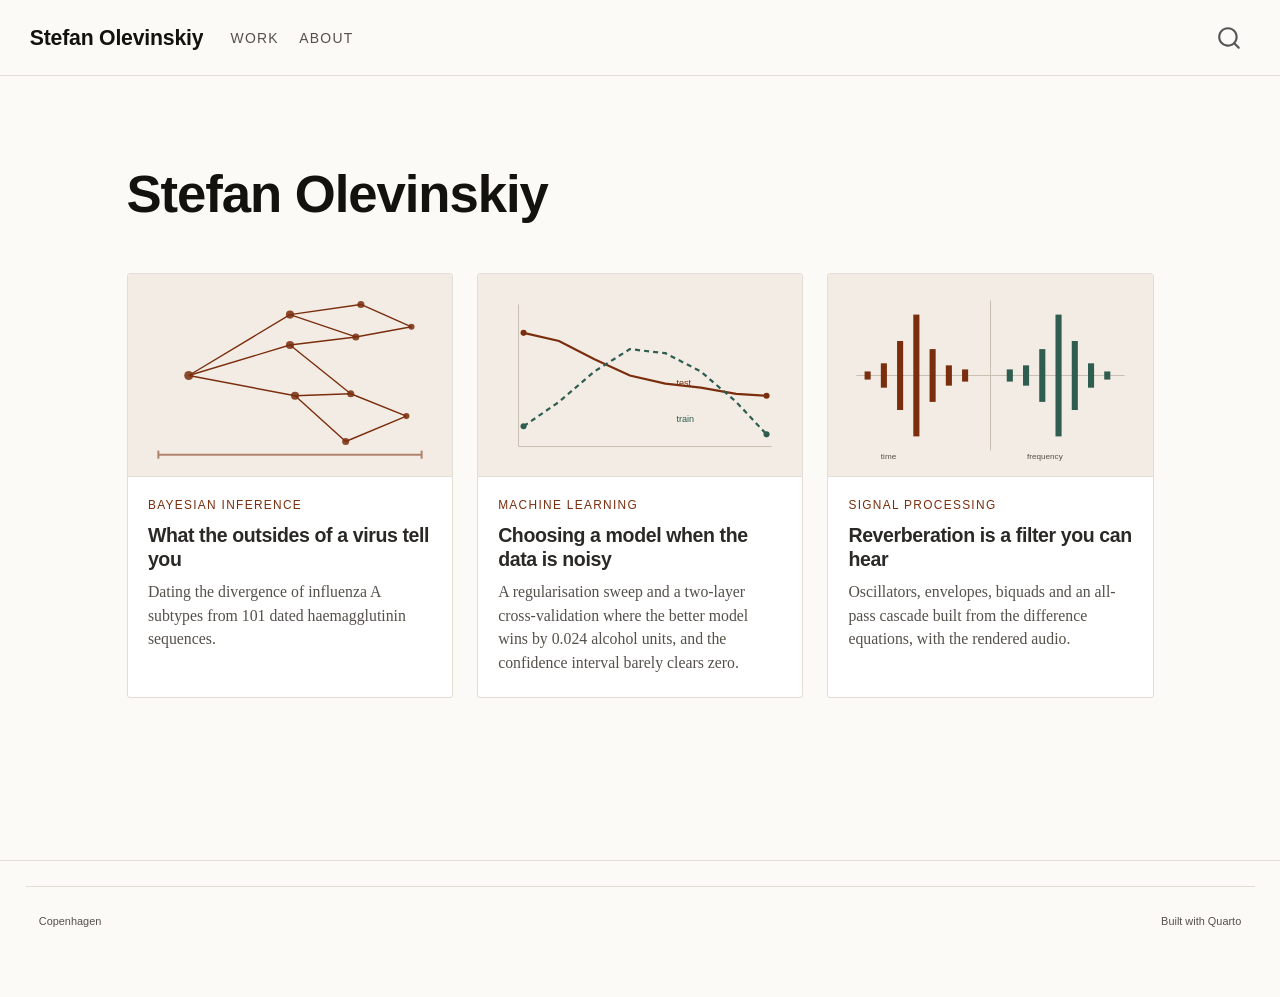
==== docs/index.html @ a09e37f2 "Site" ====
<!DOCTYPE html>
<html xmlns="http://www.w3.org/1999/xhtml" lang="en" xml:lang="en"><head>

<meta charset="utf-8">
<meta name="generator" content="quarto-1.11.9">

<meta name="viewport" content="width=device-width, initial-scale=1.0, user-scalable=yes">


<title>Stefan Olevinskiy</title>
<style>
/* Default styles provided by pandoc.
** See https://pandoc.org/MANUAL.html#variables-for-html for config info.
*/
span.smallcaps{font-variant: small-caps;}
div.columns{display: flex; gap: 1.5em;}
div.column{flex: auto;}
@media screen {
div.columns{gap: min(4vw, 1.5em);}
div.column{overflow-x: auto;}
}
div.hanging-indent{margin-left: 1.5em; text-indent: -1.5em;}
ul.task-list{list-style: none;}
ul.task-list li input[type="checkbox"] {
  width: 0.8em;
  margin: 0 0.8em 0.2em -1em; /* quarto-specific, see https://github.com/quarto-dev/quarto-cli/issues/4556 */ 
  vertical-align: middle;
}
</style>


<script src="site_libs/quarto-nav/quarto-nav.js"></script>
<script src="site_libs/quarto-nav/headroom.min.js"></script>
<script src="site_libs/clipboard/clipboard.min.js"></script>
<script src="site_libs/quarto-search/autocomplete.umd.js"></script>
<script src="site_libs/quarto-search/fuse.min.js"></script>
<script src="site_libs/quarto-search/quarto-search.js"></script>
<meta name="quarto:offset" content="./">
<link href="./favicon.svg" rel="icon" type="image/svg+xml">
<script src="site_libs/quarto-html/quarto.js" type="module"></script>
<script src="site_libs/quarto-html/tabsets/tabsets.js" type="module"></script>
<script src="site_libs/quarto-html/scrollable-regions/scrollable-regions.js" type="module"></script>
<script src="site_libs/quarto-html/popper.min.js"></script>
<script src="site_libs/quarto-html/tippy.umd.min.js"></script>
<script src="site_libs/quarto-html/anchor.min.js"></script>
<link href="site_libs/quarto-html/tippy.css" rel="stylesheet">
<link href="site_libs/quarto-html/quarto-syntax-highlighting-63b5708e65d6cd79cd7618c58d0c21e7.css" rel="stylesheet" id="quarto-text-highlighting-styles">
<script src="site_libs/bootstrap/bootstrap.min.js"></script>
<link href="site_libs/bootstrap/bootstrap-icons.css" rel="stylesheet">
<link href="site_libs/bootstrap/bootstrap-ece60857ce3ac3906505e900c4ff7413.min.css" rel="stylesheet" append-hash="true" id="quarto-bootstrap" data-mode="light">
<script id="quarto-search-options" type="application/json">{
  "location": "navbar",
  "copy-button": false,
  "collapse-after": 3,
  "panel-placement": "end",
  "type": "overlay",
  "limit": 50,
  "keyboard-shortcut": [
    "f",
    "/",
    "s"
  ],
  "show-item-context": false,
  "language": {
    "search-no-results-text": "No results",
    "search-matching-documents-text": "matching documents",
    "search-copy-link-title": "Copy link to search",
    "search-hide-matches-text": "Hide additional matches",
    "search-more-match-text": "more match in this document",
    "search-more-matches-text": "more matches in this document",
    "search-clear-button-title": "Clear",
    "search-text-placeholder": "",
    "search-detached-cancel-button-title": "Cancel",
    "search-submit-button-title": "Submit",
    "search-label": "Search"
  }
}</script>


<link rel="stylesheet" href="styles.css">
</head>

<body class="nav-fixed fullcontent quarto-light"><a id="quarto-skip-link" class="visually-hidden-focusable" href="#quarto-document-content">Skip to main content</a>

<div id="quarto-search-results"></div>
  <header id="quarto-header" class="headroom fixed-top">
    <nav class="navbar navbar-expand-lg " data-bs-theme="dark" aria-label="Site">
      <div class="navbar-container container-fluid">
      <div class="navbar-brand-container mx-auto">
    <a class="navbar-brand" href="./index.html">
    <span class="navbar-title">Stefan Olevinskiy</span>
    </a>
  </div>
          <button class="navbar-toggler" type="button" data-bs-toggle="collapse" data-bs-target="#navbarCollapse" aria-controls="navbarCollapse" aria-expanded="false" aria-label="Toggle navigation" onclick="if (window.quartoToggleHeadroom) { window.quartoToggleHeadroom(); }">
  <span class="navbar-toggler-icon"></span>
</button>
          <div class="collapse navbar-collapse" id="navbarCollapse">
            <ul class="navbar-nav navbar-nav-scroll me-auto">
  <li class="nav-item">
    <a class="nav-link active" href="./index.html" aria-current="page"> 
<span class="menu-text">Work</span></a>
  </li>  
  <li class="nav-item">
    <a class="nav-link" href="./about.html"> 
<span class="menu-text">About</span></a>
  </li>  
</ul>
          </div> <!-- /navcollapse -->
            <div class="quarto-navbar-tools">
</div>
            <div id="quarto-search" class="" title="Search"></div>
      </div> <!-- /container-fluid -->
    </nav>
</header>
<!-- content -->
<div id="quarto-content" class="quarto-container page-columns page-rows-contents page-layout-article page-navbar">
<!-- sidebar -->
<!-- margin-sidebar -->
    
<!-- main -->
<main class="content" id="quarto-document-content" tabindex="-1">

<header id="title-block-header" class="quarto-title-block default">
<div class="quarto-title">
<h1 class="title">Stefan Olevinskiy</h1>
</div>



<div class="quarto-title-meta">

    
  
    
  </div>
  


</header>


<div class="work">

  <article class="piece">
    <a class="piece-link" href="articles/outsides.html">
      <div class="thumb"><img src="thumb-outsides.svg" alt=""></div>
      <div class="body">
        <div class="kicker">Bayesian inference</div>
        <h3 class="piece-title anchored">What the outsides of a virus tell you</h3>
        <p class="piece-desc">Dating the divergence of influenza A subtypes from 101 dated haemagglutinin sequences.</p>
      </div>
    </a>
  </article>

  <article class="piece">
    <a class="piece-link" href="articles/models.html">
      <div class="thumb"><img src="thumb-models.svg" alt=""></div>
      <div class="body">
        <div class="kicker">Machine learning</div>
        <h3 class="piece-title anchored">Choosing a model when the data is noisy</h3>
        <p class="piece-desc">A regularisation sweep and a two-layer cross-validation where the better model wins by 0.024 alcohol units, and the confidence interval barely clears zero.</p>
      </div>
    </a>
  </article>

  <article class="piece">
    <a class="piece-link" href="articles/signal.html">
      <div class="thumb"><img src="thumb-signal.svg" alt=""></div>
      <div class="body">
        <div class="kicker">Signal processing</div>
        <h3 class="piece-title anchored">Reverberation is a filter you can hear</h3>
        <p class="piece-desc">Oscillators, envelopes, biquads and an all-pass cascade built from the difference equations, with the rendered audio.</p>
      </div>
    </a>
  </article>

</div>



</main> <!-- /main -->
<script id="quarto-html-after-body" type="application/javascript">
  window.document.addEventListener("DOMContentLoaded", function (event) {
    const icon = "";
    const anchorJS = new window.AnchorJS();
    anchorJS.options = {
      placement: 'right',
      icon: icon
    };
    anchorJS.add('.anchored');
    const isCodeAnnotation = (el) => {
      for (const clz of el.classList) {
        if (clz.startsWith('code-annotation-')) {                     
          return true;
        }
      }
      return false;
    }
    const onCopySuccess = function(e) {
      // button target
      const button = e.trigger;
      // don't keep focus
      button.blur();
      // flash "checked"
      button.classList.add('code-copy-button-checked');
      var currentTitle = button.getAttribute("title");
      button.setAttribute("title", "Copied!");
      let tooltip;
      if (window.bootstrap) {
        button.setAttribute("data-bs-toggle", "tooltip");
        button.setAttribute("data-bs-placement", "left");
        button.setAttribute("data-bs-title", "Copied!");
        tooltip = new bootstrap.Tooltip(button, 
          { trigger: "manual", 
            customClass: "code-copy-button-tooltip",
            offset: [0, -8]});
        tooltip.show();    
      }
      setTimeout(function() {
        if (tooltip) {
          tooltip.hide();
          button.removeAttribute("data-bs-title");
          button.removeAttribute("data-bs-toggle");
          button.removeAttribute("data-bs-placement");
        }
        button.setAttribute("title", currentTitle);
        button.classList.remove('code-copy-button-checked');
      }, 1000);
      // clear code selection
      e.clearSelection();
    }
    const getTextToCopy = function(trigger) {
      const outerScaffold = trigger.parentElement.cloneNode(true);
      const codeEl = outerScaffold.querySelector('code');
      for (const childEl of codeEl.children) {
        if (isCodeAnnotation(childEl)) {
          childEl.remove();
        }
      }
      return codeEl.innerText;
    }
    const clipboard = new window.ClipboardJS('.code-copy-button:not([data-in-quarto-modal])', {
      text: getTextToCopy
    });
    clipboard.on('success', onCopySuccess);
    if (window.document.getElementById('quarto-embedded-source-code-modal')) {
      const clipboardModal = new window.ClipboardJS('.code-copy-button[data-in-quarto-modal]', {
        text: getTextToCopy,
        container: window.document.getElementById('quarto-embedded-source-code-modal')
      });
      clipboardModal.on('success', onCopySuccess);
    }
      var localhostRegex = new RegExp(/^(?:http|https):\/\/localhost\:?[0-9]*\//);
      var mailtoRegex = new RegExp(/^mailto:/);
        var filterRegex = new RegExp('/' + window.location.host + '/');
      var isInternal = (href) => {
          return filterRegex.test(href) || localhostRegex.test(href) || mailtoRegex.test(href);
      }
      // Inspect non-navigation links and adorn them if external
      window.quartoDecorateExternalLinks = function (root) {
     var links = (root || window.document).querySelectorAll('a[href]:not(.nav-link):not(.navbar-brand):not(.toc-action):not(.sidebar-link):not(.sidebar-item-toggle):not(.pagination-link):not(.no-external):not([aria-hidden]):not(.dropdown-item):not(.quarto-navigation-tool):not(.about-link)');
      for (var i=0; i<links.length; i++) {
        const link = links[i];
        if (!isInternal(link.href)) {
          // undo the damage that might have been done by quarto-nav.js in the case of
          // links that we want to consider external
          if (link.dataset.originalHref !== undefined) {
            link.href = link.dataset.originalHref;
          }
          if (!link.classList.contains('no-external-icon')) {
          }
        }
      }
      };
      window.quartoDecorateExternalLinks(window.document);
    // Esc closes the popup (WCAG 1.4.13) and focus leaving both trigger and
    // popup closes it (WCAG 2.4.11); tippy handles neither for interactive popups.
    const hideOnEscAndFocusOut = {
      name: 'hideOnEscAndFocusOut',
      defaultValue: true,
      fn(instance) {
        const dismiss = () => {
          // A show scheduled by the trigger delay would otherwise reopen it
          instance.clearDelayTimeouts();
          instance.hide();
        };
        const onKeyDown = (event) => {
          if (event.key !== 'Escape') {
            return;
          }
          // Keep Esc from also reaching page handlers (e.g. reveal.js overview),
          // except an open reveal.js slide menu, which Esc should close too.
          // The menu handles keys only when its keyboard option is on.
          const menuHandlesEsc = window.Reveal?.getPlugin?.('menu')?.isOpen() &&
            window.Reveal.getConfig().menu?.keyboard !== false;
          if (!menuHandlesEsc) {
            event.stopPropagation();
          }
          if (instance.popper.contains(window.document.activeElement)) {
            // Disabled while refocusing so the focus trigger does not reopen it
            instance.disable();
            instance.reference.focus();
            instance.enable();
          }
          dismiss();
        };
        const onFocusOut = (event) => {
          const target = event.relatedTarget;
          if (target && !instance.reference.contains(target) &&
              !instance.popper.contains(target)) {
            dismiss();
          }
        };
        // On the trigger too: a click trigger (code-annotations: select) has no
        // blur handling. Attached for the instance's lifetime so leaving the
        // trigger also cancels a show still pending on the trigger delay.
        instance.reference.addEventListener('focusout', onFocusOut);
        return {
          onShow() {
            window.document.addEventListener('keydown', onKeyDown, true);
            instance.popper.addEventListener('focusout', onFocusOut);
          },
          onHide() {
            window.document.removeEventListener('keydown', onKeyDown, true);
            instance.popper.removeEventListener('focusout', onFocusOut);
          },
          onDestroy() {
            instance.reference.removeEventListener('focusout', onFocusOut);
          },
        };
      },
    };
    function tippyHover(el, contentFn, onTriggerFn, onUntriggerFn) {
      const config = {
        allowHTML: true,
        maxWidth: 500,
        delay: 100,
        arrow: false,
        appendTo: function(el) {
            return el.parentElement;
        },
        interactive: true,
        interactiveBorder: 10,
        theme: 'quarto',
        placement: 'bottom-start',
        plugins: [hideOnEscAndFocusOut],
      };
      if (contentFn) {
        config.content = contentFn;
      }
      if (onTriggerFn) {
        config.onTrigger = onTriggerFn;
      }
      if (onUntriggerFn) {
        config.onUntrigger = onUntriggerFn;
      }
      window.tippy(el, config); 
    }
    const noterefs = window.document.querySelectorAll('a[role="doc-noteref"]');
    for (var i=0; i<noterefs.length; i++) {
      const ref = noterefs[i];
      tippyHover(ref, function() {
        // use id or data attribute instead here
        let href = ref.getAttribute('data-footnote-href') || ref.getAttribute('href');
        try { href = new URL(href).hash; } catch {}
        const id = href.replace(/^#\/?/, "");
        const note = window.document.getElementById(id);
        if (note) {
          return note.innerHTML;
        } else {
          return "";
        }
      });
    }
    const xrefs = window.document.querySelectorAll('a.quarto-xref');
    const processXRef = (id, note) => {
      // Strip column container classes
      const stripColumnClz = (el) => {
        el.classList.remove("page-full", "page-columns");
        if (el.children) {
          for (const child of el.children) {
            stripColumnClz(child);
          }
        }
      }
      stripColumnClz(note)
      if (id === null || id.startsWith('sec-')) {
        // Special case sections, only their first couple elements
        const container = document.createElement("div");
        if (note.children && note.children.length > 2) {
          container.appendChild(note.children[0].cloneNode(true));
          for (let i = 1; i < note.children.length; i++) {
            const child = note.children[i];
            if (child.tagName === "P" && child.innerText === "") {
              continue;
            } else {
              container.appendChild(child.cloneNode(true));
              break;
            }
          }
          if (window.Quarto?.typesetMath) {
            window.Quarto.typesetMath(container);
          }
          return container.innerHTML
        } else {
          if (window.Quarto?.typesetMath) {
            window.Quarto.typesetMath(note);
          }
          return note.innerHTML;
        }
      } else {
        // Remove any anchor links if they are present
        const anchorLink = note.querySelector('a.anchorjs-link');
        if (anchorLink) {
          anchorLink.remove();
        }
        if (window.Quarto?.typesetMath) {
          window.Quarto.typesetMath(note);
        }
        if (note.classList.contains("callout")) {
          return note.outerHTML;
        } else {
          return note.innerHTML;
        }
      }
    }
    for (var i=0; i<xrefs.length; i++) {
      const xref = xrefs[i];
      tippyHover(xref, undefined, function(instance) {
        instance.disable();
        let url = xref.getAttribute('href');
        let hash = undefined; 
        if (url.startsWith('#')) {
          hash = url;
        } else {
          try { hash = new URL(url).hash; } catch {}
        }
        if (hash) {
          const id = hash.replace(/^#\/?/, "");
          const note = window.document.getElementById(id);
          if (note !== null) {
            try {
              const html = processXRef(id, note.cloneNode(true));
              instance.setContent(html);
            } finally {
              instance.enable();
              instance.show();
            }
          } else {
            // See if we can fetch this
            fetch(url.split('#')[0])
            .then(res => res.text())
            .then(html => {
              const parser = new DOMParser();
              const htmlDoc = parser.parseFromString(html, "text/html");
              const note = htmlDoc.getElementById(id);
              if (note !== null) {
                const html = processXRef(id, note);
                instance.setContent(html);
              } 
            }).finally(() => {
              instance.enable();
              instance.show();
            });
          }
        } else {
          // See if we can fetch a full url (with no hash to target)
          // This is a special case and we should probably do some content thinning / targeting
          fetch(url)
          .then(res => res.text())
          .then(html => {
            const parser = new DOMParser();
            const htmlDoc = parser.parseFromString(html, "text/html");
            const note = htmlDoc.querySelector('main.content');
            if (note !== null) {
              // This should only happen for chapter cross references
              // (since there is no id in the URL)
              // remove the first header
              if (note.children.length > 0 && note.children[0].tagName === "HEADER") {
                note.children[0].remove();
              }
              const html = processXRef(null, note);
              instance.setContent(html);
            } 
          }).finally(() => {
            instance.enable();
            instance.show();
          });
        }
      }, function(instance) {
      });
    }
        let selectedAnnoteEl;
        const selectorForAnnotation = ( cell, annotation) => {
          let cellAttr = 'data-code-cell="' + cell + '"';
          let lineAttr = 'data-code-annotation="' +  annotation + '"';
          const selector = 'span[' + cellAttr + '][' + lineAttr + ']';
          return selector;
        }
        const selectCodeLines = (annoteEl) => {
          const doc = window.document;
          const targetCell = annoteEl.getAttribute("data-target-cell");
          const targetAnnotation = annoteEl.getAttribute("data-target-annotation");
          const annoteSpan = window.document.querySelector(selectorForAnnotation(targetCell, targetAnnotation));
          const lines = annoteSpan.getAttribute("data-code-lines").split(",");
          const lineIds = lines.map((line) => {
            return targetCell + "-" + line;
          })
          // Each band is positioned against its own containing block, which is
          // not the offsetParent of the lines, so place it from client rects.
          const placeBand = (band, firstEl, lastEl, codeBlock) => {
            const container = band.offsetParent;
            if (container === null) {
              return;
            }
            const containerRect = container.getBoundingClientRect();
            // Reveal.js scales slides with a transform, so convert client
            // pixels back to the CSS pixels of the container.
            const scale = containerRect.height / container.offsetHeight || 1;
            const firstRect = firstEl.getBoundingClientRect();
            const lastRect = lastEl.getBoundingClientRect();
            const top = (firstRect.top - containerRect.top) / scale - container.clientTop + container.scrollTop;
            const height = (lastRect.bottom - firstRect.top) / scale;
            band.style.top = top - 2 + "px";
            band.style.height = height + 4 + "px";
            if (codeBlock) {
              // Without the copy button wrapper, the containing block is wider
              // than the code block, so span the code block explicitly.
              const blockRect = codeBlock.getBoundingClientRect();
              band.style.left = (blockRect.left - containerRect.left) / scale - container.clientLeft + container.scrollLeft + "px";
              band.style.width = blockRect.width / scale + "px";
            }
          };
          if (lineIds.length > 0) {
            const el = window.document.getElementById(lineIds[0]);
            const lastEl = window.document.getElementById(lineIds[lineIds.length - 1]);
            const parent = el.parentElement.parentElement;
            // cook up a div (if necessary) and position it
            let div = window.document.getElementById("code-annotation-line-highlight");
            if (div === null) {
              div = window.document.createElement("div");
              div.setAttribute("id", "code-annotation-line-highlight");
              div.style.position = 'absolute';
              parent.appendChild(div);
            }
            placeBand(div, el, lastEl, parent.closest("div.sourceCode") || parent);
            let gutterDiv = window.document.getElementById("code-annotation-line-highlight-gutter");
            if (gutterDiv === null) {
              gutterDiv = window.document.createElement("div");
              gutterDiv.setAttribute("id", "code-annotation-line-highlight-gutter");
              gutterDiv.style.position = 'absolute';
              const codeCell = window.document.getElementById(targetCell);
              const gutter = codeCell.querySelector('.code-annotation-gutter');
              gutter.appendChild(gutterDiv);
            }
            placeBand(gutterDiv, el, lastEl);
            selectedAnnoteEl = annoteEl;
          }
        };
        const unselectCodeLines = () => {
          const elementsIds = ["code-annotation-line-highlight", "code-annotation-line-highlight-gutter"];
          elementsIds.forEach((elId) => {
            const div = window.document.getElementById(elId);
            if (div) {
              div.remove();
            }
          });
          selectedAnnoteEl = undefined;
        };
          // Handle positioning of the toggle
      window.addEventListener(
        "resize",
        throttle(() => {
          elRect = undefined;
          if (selectedAnnoteEl) {
            selectCodeLines(selectedAnnoteEl);
          }
        }, 10)
      );
      function throttle(fn, ms) {
      let throttle = false;
      let timer;
        return (...args) => {
          if(!throttle) { // first call gets through
              fn.apply(this, args);
              throttle = true;
          } else { // all the others get throttled
              if(timer) clearTimeout(timer); // cancel #2
              timer = setTimeout(() => {
                fn.apply(this, args);
                timer = throttle = false;
              }, ms);
          }
        };
      }
        // Attach click handler to the DT
        const annoteDls = window.document.querySelectorAll('dt[data-target-cell]');
        for (const annoteDlNode of annoteDls) {
          annoteDlNode.addEventListener('click', (event) => {
            const clickedEl = event.target;
            if (clickedEl !== selectedAnnoteEl) {
              unselectCodeLines();
              const activeEl = window.document.querySelector('dt[data-target-cell].code-annotation-active');
              if (activeEl) {
                activeEl.classList.remove('code-annotation-active');
              }
              selectCodeLines(clickedEl);
              clickedEl.classList.add('code-annotation-active');
            } else {
              // Unselect the line
              unselectCodeLines();
              clickedEl.classList.remove('code-annotation-active');
            }
          });
        }
    const findCites = (el) => {
      const parentEl = el.parentElement;
      if (parentEl) {
        const cites = parentEl.dataset.cites;
        if (cites) {
          return {
            el,
            cites: cites.split(' ')
          };
        } else {
          return findCites(el.parentElement)
        }
      } else {
        return undefined;
      }
    };
    var bibliorefs = window.document.querySelectorAll('a[role="doc-biblioref"]');
    for (var i=0; i<bibliorefs.length; i++) {
      const ref = bibliorefs[i];
      const citeInfo = findCites(ref);
      if (citeInfo) {
        tippyHover(citeInfo.el, function() {
          var popup = window.document.createElement('div');
          citeInfo.cites.forEach(function(cite) {
            var citeDiv = window.document.createElement('div');
            citeDiv.classList.add('hanging-indent');
            citeDiv.classList.add('csl-entry');
            var biblioDiv = window.document.getElementById('ref-' + cite);
            if (biblioDiv) {
              citeDiv.innerHTML = biblioDiv.innerHTML;
            }
            popup.appendChild(citeDiv);
          });
          return popup.innerHTML;
        });
      }
    }
  });
  </script>
  <script type="application/javascript">
  window.quartoScrollableRegionsLabels = {"code":"Scrollable code","output":"Scrollable output"};
  </script>
</div> <!-- /content -->
<footer class="footer">
  <div class="nav-footer">
    <div class="nav-footer-left">
<p>Copenhagen</p>
</div>   
    <div class="nav-footer-center">
      &nbsp;
    </div>
    <div class="nav-footer-right">
<p>Built with Quarto</p>
</div>
  </div>
</footer>




</body></html>
---- docs/site_libs/quarto-html/tippy.css ----
.tippy-box[data-animation=fade][data-state=hidden]{opacity:0}[data-tippy-root]{max-width:calc(100vw - 10px)}.tippy-box{position:relative;background-color:#333;color:#fff;border-radius:4px;font-size:14px;line-height:1.4;white-space:normal;outline:0;transition-property:transform,visibility,opacity}.tippy-box[data-placement^=top]>.tippy-arrow{bottom:0}.tippy-box[data-placement^=top]>.tippy-arrow:before{bottom:-7px;left:0;border-width:8px 8px 0;border-top-color:initial;transform-origin:center top}.tippy-box[data-placement^=bottom]>.tippy-arrow{top:0}.tippy-box[data-placement^=bottom]>.tippy-arrow:before{top:-7px;left:0;border-width:0 8px 8px;border-bottom-color:initial;transform-origin:center bottom}.tippy-box[data-placement^=left]>.tippy-arrow{right:0}.tippy-box[data-placement^=left]>.tippy-arrow:before{border-width:8px 0 8px 8px;border-left-color:initial;right:-7px;transform-origin:center left}.tippy-box[data-placement^=right]>.tippy-arrow{left:0}.tippy-box[data-placement^=right]>.tippy-arrow:before{left:-7px;border-width:8px 8px 8px 0;border-right-color:initial;transform-origin:center right}.tippy-box[data-inertia][data-state=visible]{transition-timing-function:cubic-bezier(.54,1.5,.38,1.11)}.tippy-arrow{width:16px;height:16px;color:#333}.tippy-arrow:before{content:"";position:absolute;border-color:transparent;border-style:solid}.tippy-content{position:relative;padding:5px 9px;z-index:1}
---- docs/site_libs/quarto-html/quarto-syntax-highlighting-63b5708e65d6cd79cd7618c58d0c21e7.css ----
/* quarto syntax highlight colors */
:root {
  --quarto-hl-ot-color: #003B4F;
  --quarto-hl-at-color: #657422;
  --quarto-hl-ss-color: #20794D;
  --quarto-hl-an-color: #5E5E5E;
  --quarto-hl-fu-color: #4758AB;
  --quarto-hl-st-color: #20794D;
  --quarto-hl-cf-color: #003B4F;
  --quarto-hl-op-color: #5E5E5E;
  --quarto-hl-er-color: #AD0000;
  --quarto-hl-bn-color: #AD0000;
  --quarto-hl-al-color: #AD0000;
  --quarto-hl-va-color: #111111;
  --quarto-hl-bu-color: inherit;
  --quarto-hl-ex-color: inherit;
  --quarto-hl-pp-color: #AD0000;
  --quarto-hl-in-color: #5E5E5E;
  --quarto-hl-vs-color: #20794D;
  --quarto-hl-wa-color: #5E5E5E;
  --quarto-hl-do-color: #5E5E5E;
  --quarto-hl-im-color: #00769E;
  --quarto-hl-ch-color: #20794D;
  --quarto-hl-dt-color: #AD0000;
  --quarto-hl-fl-color: #AD0000;
  --quarto-hl-co-color: #5E5E5E;
  --quarto-hl-cv-color: #5E5E5E;
  --quarto-hl-cn-color: #8f5902;
  --quarto-hl-sc-color: #5E5E5E;
  --quarto-hl-dv-color: #AD0000;
  --quarto-hl-kw-color: #003B4F;
}

/* other quarto variables */
:root {
  --quarto-font-monospace: SFMono-Regular, Menlo, Monaco, Consolas, "Liberation Mono", "Courier New", monospace;
}

/* syntax highlight based on Pandoc's rules */
pre > code.sourceCode > span {
  color: #003B4F;
}

code.sourceCode > span {
  color: #003B4F;
}

div.sourceCode,
div.sourceCode pre.sourceCode {
  color: #003B4F;
}

/* Normal */
code span {
  color: #003B4F;
}

/* Alert */
code span.al {
  color: #AD0000;
  font-style: inherit;
}

/* Annotation */
code span.an {
  color: #5E5E5E;
  font-style: inherit;
}

/* Attribute */
code span.at {
  color: #657422;
  font-style: inherit;
}

/* BaseN */
code span.bn {
  color: #AD0000;
  font-style: inherit;
}

/* BuiltIn */
code span.bu {
  font-style: inherit;
}

/* ControlFlow */
code span.cf {
  color: #003B4F;
  font-weight: bold;
  font-style: inherit;
}

/* Char */
code span.ch {
  color: #20794D;
  font-style: inherit;
}

/* Constant */
code span.cn {
  color: #8f5902;
  font-style: inherit;
}

/* Comment */
code span.co {
  color: #5E5E5E;
  font-style: inherit;
}

/* CommentVar */
code span.cv {
  color: #5E5E5E;
  font-style: italic;
}

/* Documentation */
code span.do {
  color: #5E5E5E;
  font-style: italic;
}

/* DataType */
code span.dt {
  color: #AD0000;
  font-style: inherit;
}

/* DecVal */
code span.dv {
  color: #AD0000;
  font-style: inherit;
}

/* Error */
code span.er {
  color: #AD0000;
  font-style: inherit;
}

/* Extension */
code span.ex {
  font-style: inherit;
}

/* Float */
code span.fl {
  color: #AD0000;
  font-style: inherit;
}

/* Function */
code span.fu {
  color: #4758AB;
  font-style: inherit;
}

/* Import */
code span.im {
  color: #00769E;
  font-style: inherit;
}

/* Information */
code span.in {
  color: #5E5E5E;
  font-style: inherit;
}

/* Keyword */
code span.kw {
  color: #003B4F;
  font-weight: bold;
  font-style: inherit;
}

/* Operator */
code span.op {
  color: #5E5E5E;
  font-style: inherit;
}

/* Other */
code span.ot {
  color: #003B4F;
  font-style: inherit;
}

/* Preprocessor */
code span.pp {
  color: #AD0000;
  font-style: inherit;
}

/* SpecialChar */
code span.sc {
  color: #5E5E5E;
  font-style: inherit;
}

/* SpecialString */
code span.ss {
  color: #20794D;
  font-style: inherit;
}

/* String */
code span.st {
  color: #20794D;
  font-style: inherit;
}

/* Variable */
code span.va {
  color: #111111;
  font-style: inherit;
}

/* VerbatimString */
code span.vs {
  color: #20794D;
  font-style: inherit;
}

/* Warning */
code span.wa {
  color: #5E5E5E;
  font-style: italic;
}

.prevent-inlining {
  content: "</";
}

/*# sourceMappingURL=054cc16b9e9817627be6994582d2ffb5.css.map */
---- docs/styles.css ----
/* ==========================================================================
   Base
   ========================================================================== */

:root {
  --ink:        #14120f;
  --ink-soft:   #55504a;
  --rule:       #e2ddd5;
  --paper:      #fbfaf7;
  --accent:     #7a2e0e;
  --accent-soft:#f3ece4;
  --measure:    68ch;
  --wide:       1180px;
}

html { font-size: 17px; }

body {
  background: var(--paper);
  color: var(--ink);
  font-family: "Iowan Old Style", "Palatino Linotype", Palatino, Georgia, serif;
  line-height: 1.6;
  -webkit-font-smoothing: antialiased;
}

.navbar, .quarto-title-block, footer, .sidebar, .toc {
  font-family: -apple-system, BlinkMacSystemFont, "Segoe UI", Inter, sans-serif;
}

/* ==========================================================================
   Navigation
   ========================================================================== */

.navbar {
  background: var(--paper) !important;
  border-bottom: 1px solid var(--rule);
  padding: .9rem 1.5rem;
}

.navbar .navbar-brand {
  font-weight: 600;
  letter-spacing: -.01em;
  color: var(--ink) !important;
}

.navbar .nav-link {
  color: var(--ink-soft) !important;
  font-size: .82rem;
  letter-spacing: .09em;
  text-transform: uppercase;
}

.navbar .nav-link:hover { color: var(--accent) !important; }

/* ==========================================================================
   Page shell
   ========================================================================== */

#quarto-content {
  max-width: var(--wide);
  margin: 0 auto;
  padding: 3.5rem 1.5rem 5rem;
}

main.content { width: 100%; }

h1, h2, h3, h4 {
  font-family: -apple-system, BlinkMacSystemFont, "Segoe UI", Inter, sans-serif;
  letter-spacing: -.02em;
  color: var(--ink);
}

h1.title {
  font-size: clamp(2rem, 4.5vw, 3.1rem);
  font-weight: 600;
  line-height: 1.08;
  margin-bottom: .4rem;
  max-width: 24ch;
}

p.subtitle, .quarto-title-meta {
  font-family: -apple-system, BlinkMacSystemFont, "Segoe UI", Inter, sans-serif;
  color: var(--ink-soft);
  font-size: .95rem;
}

h2 { font-size: 1.45rem; font-weight: 600; margin-top: 3rem; }
h3 { font-size: 1.1rem;  font-weight: 600; margin-top: 2.2rem; }

main p, main ul, main ol, main blockquote {
  max-width: var(--measure);
}

main p { margin-bottom: 1.05rem; }

a { color: var(--accent); text-decoration-thickness: 1px; text-underline-offset: 2px; }

hr { border: 0; border-top: 1px solid var(--rule); margin: 3rem 0; }

blockquote {
  border-left: 2px solid var(--accent);
  padding-left: 1.1rem;
  color: var(--ink-soft);
  font-style: italic;
}

/* ==========================================================================
   Card grid — the home page
   ========================================================================== */

.work {
  display: grid;
  grid-template-columns: repeat(3, 1fr);
  gap: 1.4rem;
  margin-top: 3rem;
}

.piece {
  border: 1px solid var(--rule);
  border-radius: 3px;
  background: #fff;
  overflow: hidden;
  transition: border-color .18s ease, transform .18s ease;
}

.piece-link {
  display: flex;
  flex-direction: column;
  height: 100%;
  color: inherit;
  text-decoration: none;
}

.piece:hover {
  border-color: var(--accent);
  transform: translateY(-2px);
}

.piece .thumb {
  aspect-ratio: 16 / 10;
  width: 100%;
  background: var(--accent-soft);
  border-bottom: 1px solid var(--rule);
  overflow: hidden;
  display: flex;
  align-items: center;
  justify-content: center;
}

.piece .thumb img,
.piece .thumb svg {
  width: 100%;
  height: 100%;
  object-fit: cover;
  display: block;
}

.piece .body { padding: 1.1rem 1.2rem 1.3rem; }

.piece .kicker {
  font-family: -apple-system, BlinkMacSystemFont, "Segoe UI", Inter, sans-serif;
  font-size: .7rem;
  letter-spacing: .11em;
  text-transform: uppercase;
  color: var(--accent);
  margin-bottom: .45rem;
}





/* ==========================================================================
   Article: the two tabs
   ========================================================================== */

.article-tabs,
.quarto-layout-tabset {
  margin-top: 2.5rem;
}

.nav-tabs {
  border-bottom: 1px solid var(--rule);
  gap: .2rem;
}

.nav-tabs .nav-link {
  font-family: -apple-system, BlinkMacSystemFont, "Segoe UI", Inter, sans-serif;
  font-size: .76rem;
  letter-spacing: .1em;
  text-transform: uppercase;
  color: var(--ink-soft);
  border: 0;
  border-bottom: 2px solid transparent;
  padding: .55rem .9rem;
  background: none;
}

.nav-tabs .nav-link.active {
  color: var(--ink);
  border-bottom-color: var(--accent);
  background: none;
}

/* ==========================================================================
   Figures — the centrepiece
   ========================================================================== */

figure {
  margin: 2.2rem 0;
  max-width: 100%;
}

/* Raw-HTML image blocks inside a tabset need the same treatment */
.panel-tabset img,
main img {
  max-width: 100%;
  height: auto;
}

figure img {
  width: 100%;
  height: auto;
  display: block;
  border: 1px solid var(--rule);
  border-radius: 3px;
  background: #fff;
}

figcaption {
  font-family: -apple-system, BlinkMacSystemFont, "Segoe UI", Inter, sans-serif;
  font-size: .8rem;
  color: var(--ink-soft);
  margin-top: .6rem;
  line-height: 1.45;
}

/* ==========================================================================
   Code — full width, scrollable, never the hero
   ========================================================================== */

pre {
  background: #17161a;
  color: #e8e6e3;
  border-radius: 3px;
  padding: 1.1rem 1.2rem;
  font-size: .82rem;
  line-height: 1.55;
  overflow-x: auto;
  border: 1px solid #26242b;
}

pre code { color: inherit; font-size: inherit; }

code:not(pre code) {
  background: var(--accent-soft);
  color: var(--accent);
  padding: .1em .35em;
  border-radius: 2px;
  font-size: .88em;
}

.code-with-filename .code-with-filename-file {
  font-family: -apple-system, BlinkMacSystemFont, "Segoe UI", Inter, sans-serif;
  font-size: .74rem;
  letter-spacing: .04em;
  background: #26242b;
  color: #b9b4ad;
  border: 1px solid #26242b;
  border-bottom: 0;
  border-radius: 3px 3px 0 0;
  padding: .45rem .9rem;
}

.code-with-filename pre { border-radius: 0 0 3px 3px; margin-top: 0; }

/* ==========================================================================
   Tables
   ========================================================================== */

table {
  border-collapse: collapse;
  margin: 1.8rem 0;
  font-family: -apple-system, BlinkMacSystemFont, "Segoe UI", Inter, sans-serif;
  font-size: .86rem;
  max-width: 100%;
}

th, td {
  text-align: left;
  padding: .5rem .9rem .5rem 0;
  border-bottom: 1px solid var(--rule);
}

th {
  font-weight: 600;
  font-size: .7rem;
  letter-spacing: .09em;
  text-transform: uppercase;
  color: var(--ink-soft);
  border-bottom-color: var(--ink-soft);
}

/* ==========================================================================
   Footer
   ========================================================================== */

footer, .nav-footer {
  border-top: 1px solid var(--rule);
  font-size: .78rem;
  color: var(--ink-soft);
  padding: 1.5rem;
}

/* ==========================================================================
   Small screens
   ========================================================================== */

@media (max-width: 640px) {
  html { font-size: 16px; }
  #quarto-content { padding: 2rem 1.1rem 3.5rem; }
  .work { grid-template-columns: 1fr; gap: 1.1rem; }
}

/* Card text styles (the cards are raw HTML, so class-scoped) */
.piece-title {
  margin: 0 0 .5rem;
  font-size: 1.15rem;
  line-height: 1.25;
  font-weight: 600;
}

.piece-desc {
  margin: 0;
  font-size: .93rem;
  color: var(--ink-soft);
  line-height: 1.5;
}

figure img { max-width: 100%; height: auto; }

.audio-note {
  font-size: 0.86rem;
  color: #6b635b;
  margin-top: -0.8rem;
  margin-bottom: 1.6rem;
}

.filelist {
  list-style: none;
  padding: 0;
  margin: 1.6rem 0;
  border-top: 1px solid var(--rule, #dcd4c8);
}
.filelist li {
  display: flex;
  gap: 1rem;
  align-items: baseline;
  padding: 0.55rem 0;
  border-bottom: 1px solid var(--rule, #dcd4c8);
  font-size: 0.94rem;
}
.filelist li a {
  font-family: ui-monospace, SFMono-Regular, Menlo, monospace;
  font-size: 0.88rem;
  flex: 0 0 15rem;
}
.filelist li span { color: #6b635b; }

@media (max-width: 1080px) {
  .work { grid-template-columns: repeat(2, 1fr); }
}
@media (max-width: 720px) {
  .work { grid-template-columns: 1fr; }
  .filelist li { flex-direction: column; gap: 0.15rem; }
  .filelist li a { flex: none; }
}

#quarto-document-content p,
#quarto-document-content li {
  max-width: 68ch;
}
.panel-tabset figure,
.panel-tabset .filelist { max-width: 100%; }
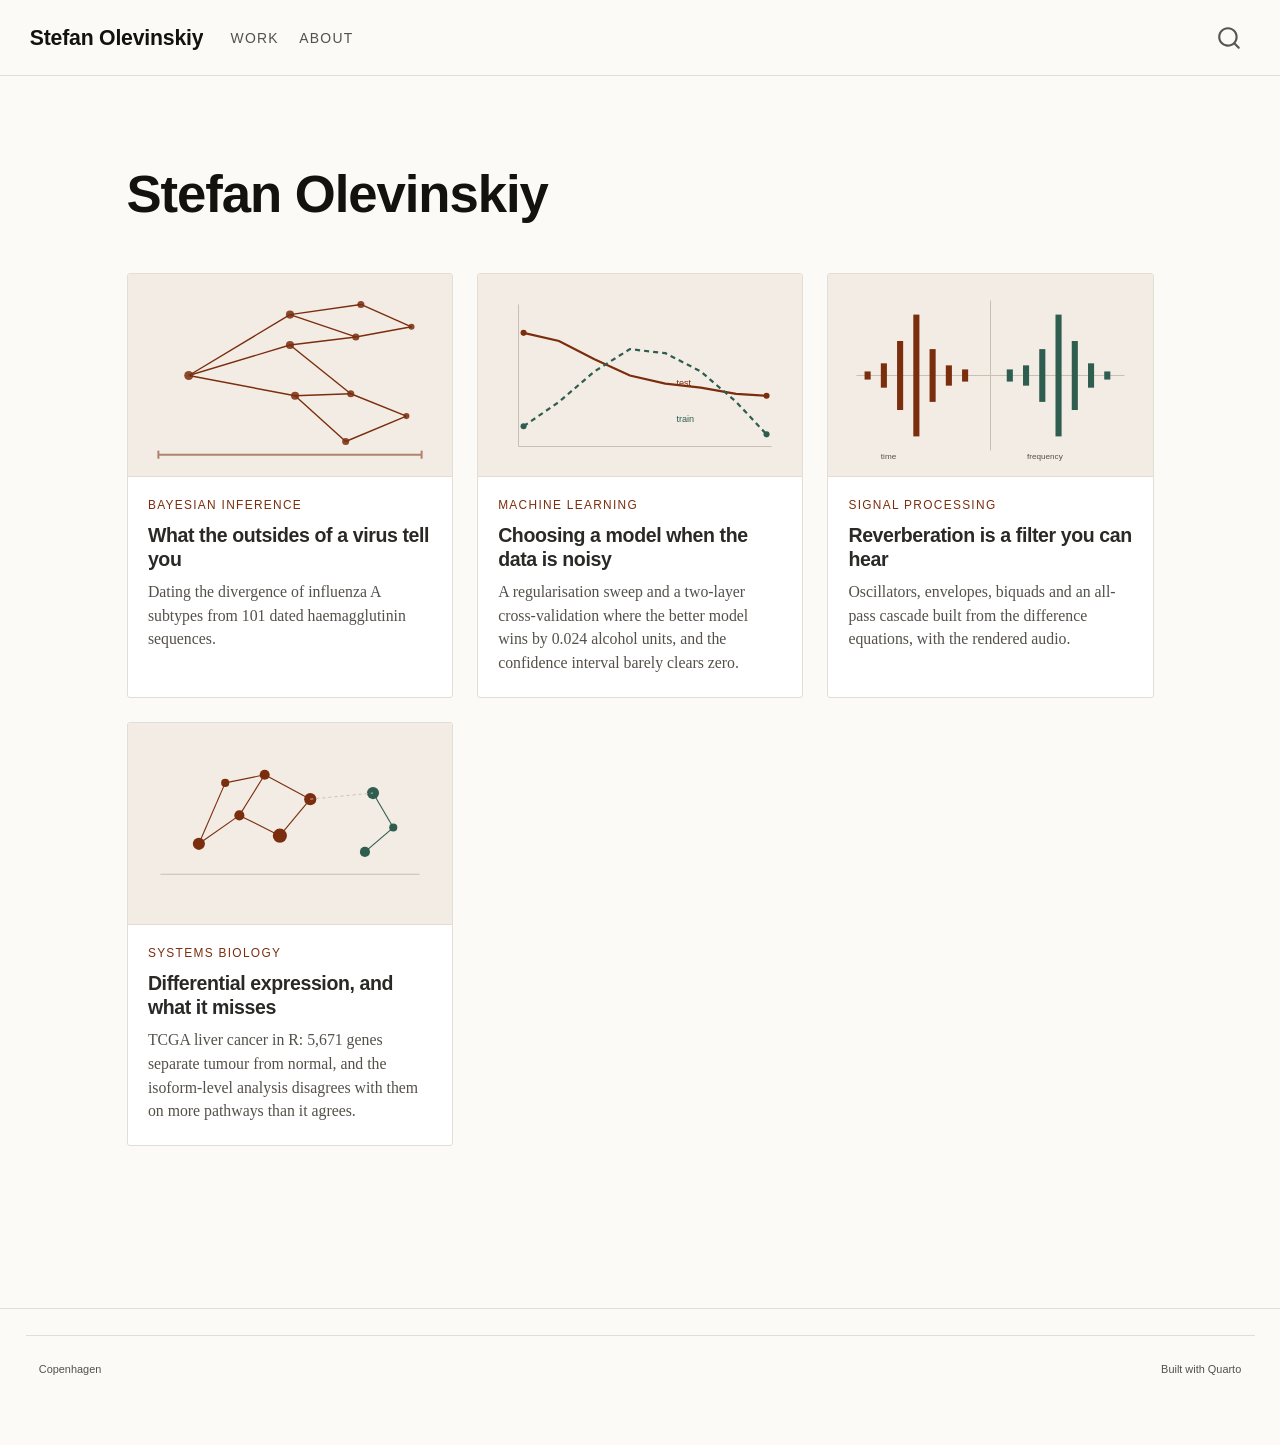
==== commit 4fb4795d: "Systems biology article with the full R code inline" ====
--- a/docs/index.html
+++ b/docs/index.html
@@ -174,6 +174,17 @@
     </a>
   </article>
 
+  <article class="piece">
+    <a class="piece-link" href="articles/systems.html">
+      <div class="thumb"><img src="thumb-systems.svg" alt=""></div>
+      <div class="body">
+        <div class="kicker">Systems biology</div>
+        <h3 class="piece-title anchored">Differential expression, and what it misses</h3>
+        <p class="piece-desc">TCGA liver cancer in R: 5,671 genes separate tumour from normal, and the isoform-level analysis disagrees with them on more pathways than it agrees.</p>
+      </div>
+    </a>
+  </article>
+
 </div>
 
 
--- a/docs/styles.css
+++ b/docs/styles.css
@@ -382,3 +382,10 @@
 }
 .panel-tabset figure,
 .panel-tabset .filelist { max-width: 100%; }
+
+/* Long R lines: scroll inside the block rather than stretching the page */
+.panel-tabset pre,
+#quarto-document-content pre {
+  max-width: 100%;
+  overflow-x: auto;
+}
